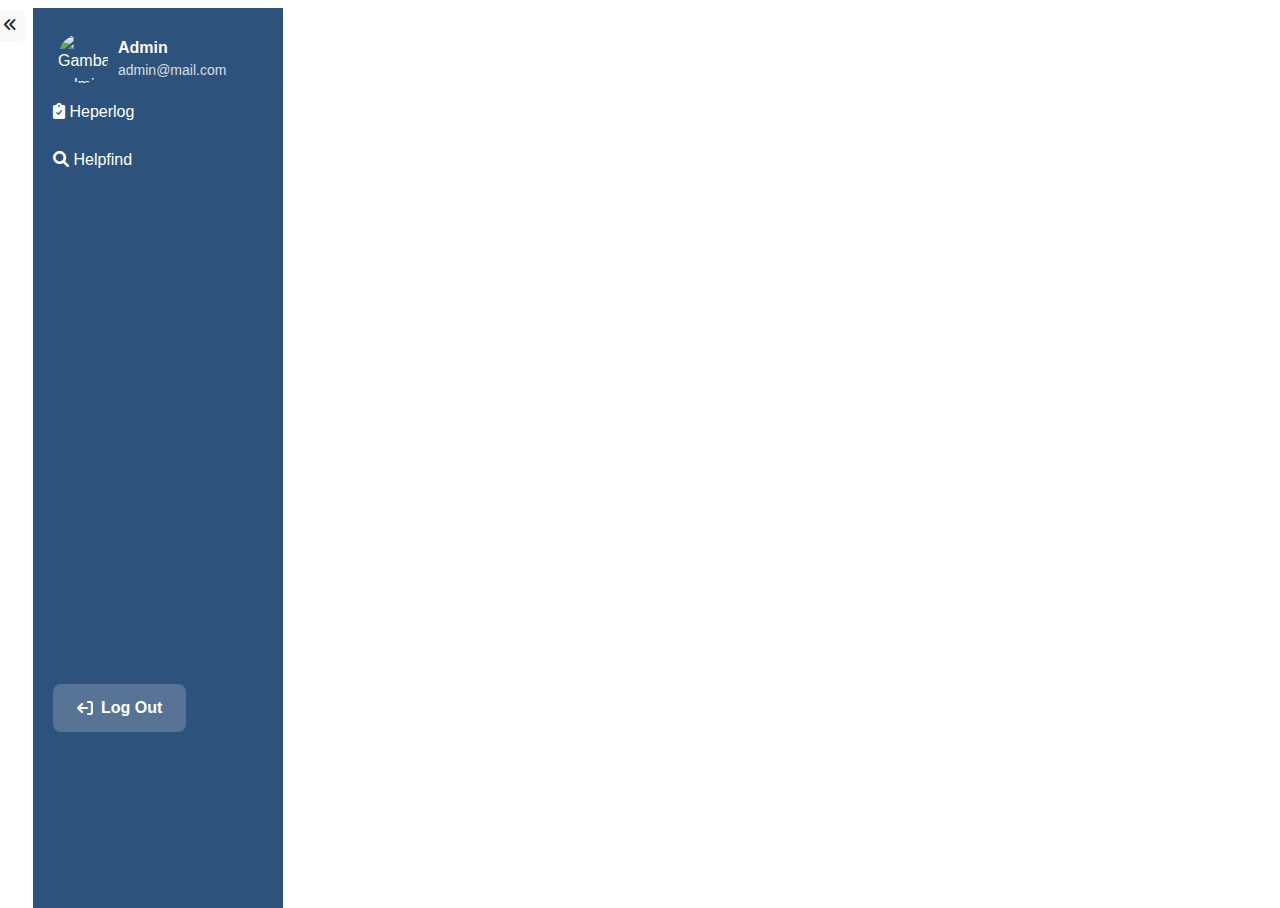
==== InClass/pertemuan4/index.html @ db69edb4 "PERTEMUAN 4" ====
<!DOCTYPE html>
<html lang="en">
    <head>
        <meta charset="UTF-8">
        <meta name="viewport" content="width=device-width, initial-scale=1.0">
        <title>Tugas Pertemuan 4</title>
        <link rel="stylesheet"
            href="https://cdnjs.cloudflare.com/ajax/libs/font-awesome/6.0.0/css/all.min.css">
        <link rel="stylesheet"
            href="https://maxcdn.bootstrapcdn.com/bootstrap/4.5.2/css/bootstrap.min.css">
        <link rel="stylesheet" href="styles.css">

    </head>
    <body>

        <div class="container-fluid">

            <div class="row">

            </main>
            <div class="row wrapper">
                <main class="col-md-9 col px-5 pt-2">
                    <button
                        class="btn btn-sm btn-light position-absolute"
                        style="top: 10px; left: 10px; z-index: 1050;"
                        data-toggle="collapse"
                        data-target="#sidebar">
                        <i class="fa fa-angle-double-left"></i>
                    </button>
                    <div class="col-md-3 col-1 pl-0 pr-0 collapse show"
                        id="sidebar">
                        <div class="list-group border-0">
                            <!--Mengatur gambar admin-->
                            <div class="admin-container">

                                <img
                                    src="https://png.pngtree.com/png-vector/20240601/ourmid/pngtree-casual-man-flat-design-avatar-profile-picture-vector-png-image_12593008.png"
                                    class="gambar-admin"
                                    alt="Gambar Admin">

                                <div class="admin-info">
                                    <p class="admin-name">Admin</p>
                                    <p class="admin-email">admin@mail.com</p>
                                </div>
                            </div>
                            <!--Menu Helplog-->
                            <!--  <i class="fas fa-clipboard-check"></i> ini font awesome-->
                            <a href="#menu1" class="list-group-item"
                                data-toggle="collapse">
                                <i class="fas fa-clipboard-check"></i> <span
                                    class="d-none d-md-inline">Heperlog</span></a>
                            <div class="collapse" id="menu1">
                                <a href="#menu1sub1" class="list-group-item"
                                    data-toggle="collapse">Subitem 1</a>
                                <div class="collapse" id="menu1sub1">
                                    <a href="#" class="list-group-item">Subitem
                                        a</a>
                                    <a href="#" class="list-group-item">Subitem
                                        b</a>
                                    <a href="#menu1sub1sub1"
                                        class="list-group-item"
                                        data-toggle="collapse">Subitem c</a>
                                    <div class="collapse" id="menu1sub1sub1">
                                        <a href="#"
                                            class="list-group-item">Subitem
                                            c.1</a>
                                        <a href="#"
                                            class="list-group-item">Subitem
                                            c.2</a>
                                    </div>
                                    <a href="#" class="list-group-item">Subitem
                                        d</a>
                                </div>
                                <a href="#" class="list-group-item">Subitem
                                    2</a>
                            </div>
                            <!--Menu Helplfind-->
                            <a href="#menu3" class="list-group-item"
                                data-toggle="collapse">
                                <i class="fas fa-search"></i>
                                <span
                                    class="d-none d-md-inline">Helpfind</span></a>
                            <div class="collapse" id="menu3">
                                <a href="#" class="list-group-item">3.1</a>
                                <a href="#menu3sub2" class="list-group-item"
                                    data-toggle="collapse">3.2</a>
                                <div class="collapse" id="menu3sub2">
                                    <a href="#" class="list-group-item">3.2
                                        a</a>
                                    <a href="#" class="list-group-item">3.2
                                        b</a>
                                </div>
                                <a href="#" class="list-group-item">3.3</a>
                            </div>
                        </div>

                        <button class="logout-btn">
                            <i class="fa-solid fa-arrow-right-from-bracket"></i>
                            Log Out
                        </button>

                    </div>

                </div>
            </div>
            <script
                src="https://code.jquery.com/jquery-3.5.1.slim.min.js"></script>
            <script
                src="https://cdn.jsdelivr.net/npm/bootstrap@4.5.2/dist/js/bootstrap.bundle.min.js"></script>
        </body>
    </html>
---- InClass/pertemuan4/styles.css ----
.wrapper {
    display: flex;
    align-items: stretch;
}

#sidebar {
    min-width: 250px;
    max-width: 250px;
    min-height: 100vh;
    background: #2d527c;
    color: white;
}

.list-group-item {
    background: transparent;
    color: white;
    border: none;
}

.list-group-item:hover {
    background: rgba(255, 255, 255, 0.1);
}

.admin-container{
    display: flex;
    align-items: center;
    background-color: #2d527c;
    padding: 5px;
    border-radius: 10px;
    width: 250px;
    color: white;
}

.gambar-admin {
    width: 50px; 
    height: 50px;
    border-radius: 50%; 
    margin-right: 10px;
    margin-top: 20px;
    margin-left: 20px;
}

.admin-info {
    display: flex;
    flex-direction: column;
    margin-top: 20px;
    
}
.admin-name {
    font-weight: bold;
    margin: 0;
}
.admin-email {
    font-size: 14px;
    margin: 0;
    opacity: 0.8; 
}

.logout-btn {
    display: flex;
    align-items: center;
    justify-content: center;
    gap: 8px;
    background-color: rgba(255, 255, 255, 0.2);
    border: none;
    color: white;
    font-size: 16px;
    font-weight: bold;
    padding: 10px 20px;
    border-radius: 8px;
    cursor: pointer;
    transition: background 0.3s;
    margin-top: 500px;
    padding: 12px 24px;
    margin-left: 20px;
}

.logout-btn i {
    transform: rotate(180deg);
}

.logout-btn:hover {
    background: rgba(255, 255, 255, 0.3);
}

.toggle-btn {
    position: absolute;
    left: 0; /* Pindah ke kiri */
    top: 50%; /* Sejajar tengah dengan gambar */
    transform: translateY(-50%);
    background-color: #2F4F79; /* Warna sama seperti sidebar */
    border: none;
    color: white;
    padding: 8px 12px;
    border-radius: 5px;
    cursor: pointer;
}
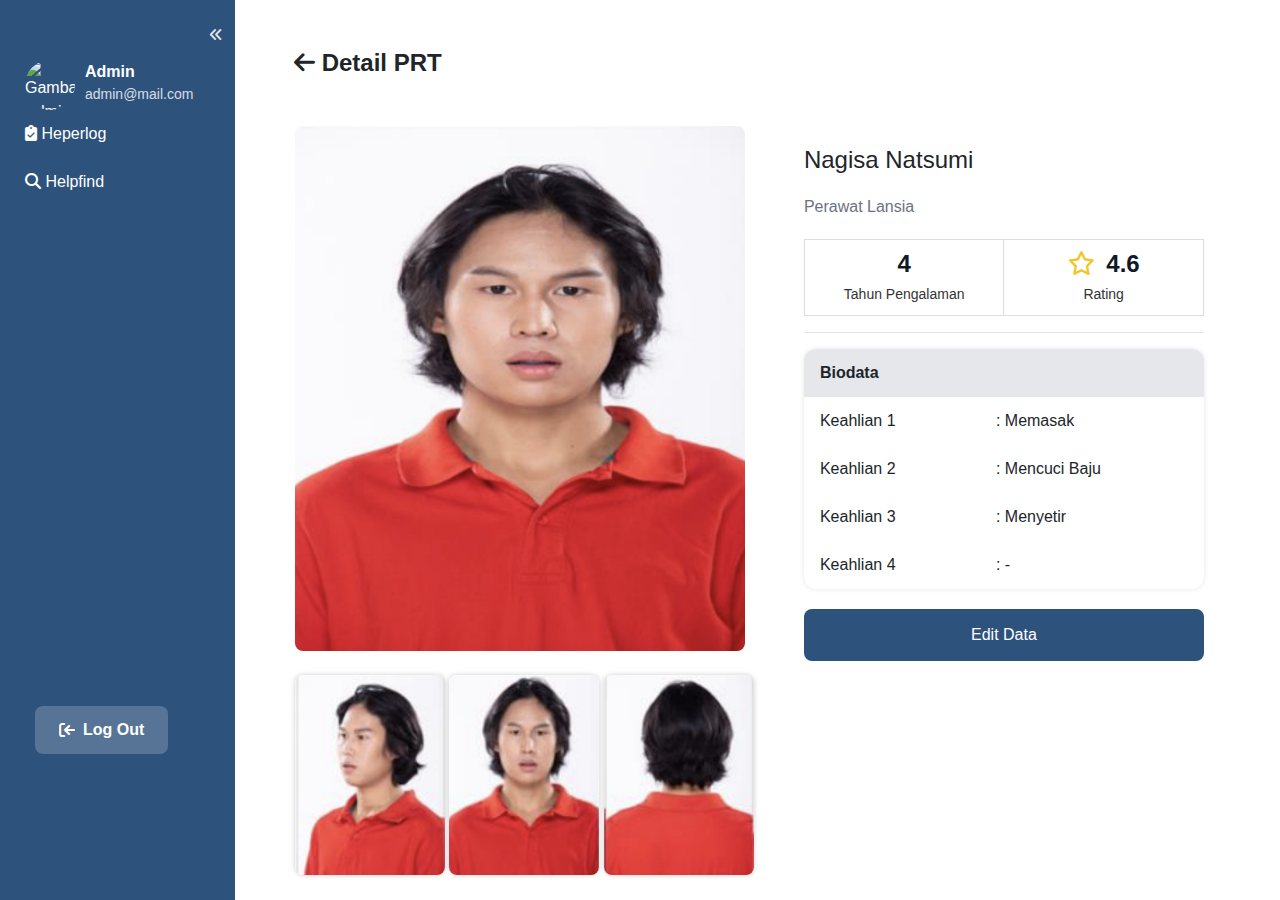
==== commit 38afb41c: "PR PERTEMUAN 4 LANJUTAN TUGAS" ====
--- a/InClass/pertemuan4/index.html
+++ b/InClass/pertemuan4/index.html
@@ -3,77 +3,77 @@
     <head>
         <meta charset="UTF-8">
         <meta name="viewport" content="width=device-width, initial-scale=1.0">
-        <title>Tugas Pertemuan 4</title>
+        <title>Tugas Pertemuan 4 Kode Soal 2</title>
+        <!--Librari font awesome -->
         <link rel="stylesheet"
-            href="https://cdnjs.cloudflare.com/ajax/libs/font-awesome/6.0.0/css/all.min.css">
+            href="https://cdnjs.cloudflare.com/ajax/libs/font-awesome/6.7.2/css/all.min.css">
+        <!--library CSS Bootstrap-->
         <link rel="stylesheet"
             href="https://maxcdn.bootstrapcdn.com/bootstrap/4.5.2/css/bootstrap.min.css">
+
         <link rel="stylesheet" href="styles.css">
 
     </head>
     <body>
 
         <div class="container-fluid">
-
-            <div class="row">
-
-            </main>
-            <div class="row wrapper">
-                <main class="col-md-9 col px-5 pt-2">
-                    <button
-                        class="btn btn-sm btn-light position-absolute"
-                        style="top: 10px; left: 10px; z-index: 1050;"
-                        data-toggle="collapse"
-                        data-target="#sidebar">
-                        <i class="fa fa-angle-double-left"></i>
-                    </button>
-                    <div class="col-md-3 col-1 pl-0 pr-0 collapse show"
+            <div class="row d-flex d-md-block flex-nowrap  wrapper ">
+
+                <!--Tombol untuk membuka tutup sidebar-->
+
+                <button
+                    class="btn btn-sm position-absolute" id="toggleBtn"
+                    type="button"
+                    style="top: 20px; left: 200px; z-index: 1050;"
+                    data-toggle="collapse"
+                    aria-expanded="true"
+                    aria-controls="sidebar"
+                    data-target="#sidebar">
+                    <i class="fa fa-angle-double-left icon-open"></i>
+
+                </button>
+
+                <div class="row wrapper">
+                    <div class="col-md-3 col-1 pl-0 pr-0 collapse show "
                         id="sidebar">
-                        <div class="list-group border-0">
-                            <!--Mengatur gambar admin-->
-                            <div class="admin-container">
-
+                        <!-- List menu sidebar dengnan menghilamgksn garis bawah-->
+                        <div
+                            class="list-group border-0 text-center text-md-left">
+                            <!-- Informasi Admin -->
+                            <div class="admin-container  d-flex">
                                 <img
                                     src="https://png.pngtree.com/png-vector/20240601/ourmid/pngtree-casual-man-flat-design-avatar-profile-picture-vector-png-image_12593008.png"
-                                    class="gambar-admin"
-                                    alt="Gambar Admin">
-
+                                    class="gambar-admin" alt="Gambar Admin">
                                 <div class="admin-info">
                                     <p class="admin-name">Admin</p>
                                     <p class="admin-email">admin@mail.com</p>
                                 </div>
                             </div>
+
                             <!--Menu Helplog-->
                             <!--  <i class="fas fa-clipboard-check"></i> ini font awesome-->
                             <a href="#menu1" class="list-group-item"
                                 data-toggle="collapse">
-                                <i class="fas fa-clipboard-check"></i> <span
+                                <i class="fa fa-clipboard-check"></i>
+                                <span
                                     class="d-none d-md-inline">Heperlog</span></a>
                             <div class="collapse" id="menu1">
                                 <a href="#menu1sub1" class="list-group-item"
-                                    data-toggle="collapse">Subitem 1</a>
-                                <div class="collapse" id="menu1sub1">
-                                    <a href="#" class="list-group-item">Subitem
-                                        a</a>
-                                    <a href="#" class="list-group-item">Subitem
-                                        b</a>
-                                    <a href="#menu1sub1sub1"
-                                        class="list-group-item"
-                                        data-toggle="collapse">Subitem c</a>
-                                    <div class="collapse" id="menu1sub1sub1">
-                                        <a href="#"
-                                            class="list-group-item">Subitem
-                                            c.1</a>
-                                        <a href="#"
-                                            class="list-group-item">Subitem
-                                            c.2</a>
-                                    </div>
-                                    <a href="#" class="list-group-item">Subitem
-                                        d</a>
-                                </div>
-                                <a href="#" class="list-group-item">Subitem
-                                    2</a>
-                            </div>
+                                    data-toggle="collapse">Tanggal: 23 Maret
+                                    2025<br>
+                                    Aktivitas: Mengantar anak ke sekolah dan
+                                    menyapu halaman<br>
+                                    Durasi: 3 jam<br>
+                                    Status: Selesai</a>
+
+                                <a href="#" class="list-group-item">Tanggal: 24
+                                    Maret 2025<br>
+                                    Aktivitas: Memasak sarapan dan membersihkan
+                                    dapur<br>
+                                    Durasi: 2 jam<br>
+                                    Status: Selesai</a>
+                            </div>
+
                             <!--Menu Helplfind-->
                             <a href="#menu3" class="list-group-item"
                                 data-toggle="collapse">
@@ -81,31 +81,124 @@
                                 <span
                                     class="d-none d-md-inline">Helpfind</span></a>
                             <div class="collapse" id="menu3">
-                                <a href="#" class="list-group-item">3.1</a>
-                                <a href="#menu3sub2" class="list-group-item"
-                                    data-toggle="collapse">3.2</a>
-                                <div class="collapse" id="menu3sub2">
-                                    <a href="#" class="list-group-item">3.2
-                                        a</a>
-                                    <a href="#" class="list-group-item">3.2
-                                        b</a>
-                                </div>
-                                <a href="#" class="list-group-item">3.3</a>
-                            </div>
+                                <a href="#" class="list-group-item">Nama:
+                                    Siti
+                                    Aisyah <br> Keahlian: Merawat lansia <br>
+                                    Lokasi:
+                                    Surabaya <br>
+                                    Rating: 5.0</a>
+
+                                <a href="#" class="list-group-item">Nama:
+                                    Siti
+                                    Nur <br> Keahlian: Cuci baju<br>
+                                    Lokasi:
+                                    Surabaya <br>
+                                    Rating: 4.0</a>
+                            </div>
+
                         </div>
-
+                        <!-- Tombol untuk logout -->
                         <button class="logout-btn">
-                            <i class="fa-solid fa-arrow-right-from-bracket"></i>
+                            <i class="fa-solid fa-arrow-right-to-bracket"></i>
                             Log Out
                         </button>
-
                     </div>
 
+                    <div class="main-content">
+                        <!-- Icon sidebar buat yang tanda panah  -->
+                        <!--Tombol Detail prt -->
+                        <div class="detail-prt">
+                            <button id="toggleBtn1" aria-expanded="true"
+                                class="btn btn-sm"
+                                type="button"
+                                style="top: 20px; left: 300px; z-index: 1050;"
+                                data-toggle="collapse"
+                                aria-expanded="true"
+                                aria-controls="sidebar"
+                                data-target="#sidebar">
+                                <!-- Icon saat sidebar terbuka -->
+                                <i class="fa-solid fa-arrow-left me-2">
+                                </i>
+                                <span style="font-weight: bold;">Detail
+                                    PRT</span>
+
+                            </button>
+
+                        </div>
+
+                        <div class="main-content1">
+                            <!-- Bagian gambar profil -->
+                            <div class="image-section">
+                                <img
+                                    src="img1.png"
+                                    alt="Cute.img" width="450px">
+                                <br>
+                                <br>
+                                <div class="image-sc">
+
+                                    <img
+                                        src="img2.png"
+                                        alt="cute.jpg" width="100">
+                                    <img
+                                        src="img3.png"
+                                        alt="cute.jpg" width="100">
+                                    <img
+                                        src="img4.png"
+                                        alt="cute.jpg" width="100">
+                                </div>
+                            </div>
+
+                            <div class="profile-card">
+                                <h2>Nagisa Natsumi</h2>
+                                <p class="job-title">Perawat Lansia</p>
+
+                                <!-- Info tabelnya -->
+                                <table class="info-table">
+                                    <tr>
+                                        <td>
+                                            <h3>4</h3>
+                                            <p>Tahun Pengalaman</p>
+                                        </td>
+                                        <td>
+                                            <h3><i class="far fa-star"></i>
+                                                4.6</h3>
+                                            <p> Rating </p>
+                                        </td>
+                                    </tr>
+                                </table>
+                                <hr>
+
+                                <!-- Bagian biodata -->
+                                <div class="biodata-section">
+                                    <table class="biodata-table">
+                                        <tr class="biodata-header-row">
+                                            <td colspan="2"
+                                                class="biodata-header">Biodata</td>
+                                        </tr>
+                                        <tr><td>Keahlian 1</td><td>:
+                                                Memasak</td></tr>
+                                        <tr><td>Keahlian 2</td><td>: Mencuci
+                                                Baju</td></tr>
+                                        <tr><td>Keahlian 3</td><td>:
+                                                Menyetir</td></tr>
+                                        <tr><td>Keahlian 4</td><td>: -</td></tr>
+                                    </table>
+                                </div>
+
+                                <button class="edit-button">Edit Data</button>
+
+                            </div>
+
+                        </div>
+
+                    </div>
                 </div>
+
             </div>
+
             <script
                 src="https://code.jquery.com/jquery-3.5.1.slim.min.js"></script>
             <script
                 src="https://cdn.jsdelivr.net/npm/bootstrap@4.5.2/dist/js/bootstrap.bundle.min.js"></script>
         </body>
-    </html>
+    </html>--- a/InClass/pertemuan4/styles.css
+++ b/InClass/pertemuan4/styles.css
@@ -1,7 +1,3 @@
-.wrapper {
-    display: flex;
-    align-items: stretch;
-}
 
 #sidebar {
     min-width: 250px;
@@ -9,28 +5,64 @@
     min-height: 100vh;
     background: #2d527c;
     color: white;
-}
-
-.list-group-item {
-    background: transparent;
-    color: white;
-    border: none;
-}
-
-.list-group-item:hover {
-    background: rgba(255, 255, 255, 0.1);
-}
-
-.admin-container{
-    display: flex;
-    align-items: center;
-    background-color: #2d527c;
-    padding: 5px;
-    border-radius: 10px;
-    width: 250px;
-    color: white;
-}
-
+    width: 250px; /* Lebar saat terbuka */
+    transition: width 0.3s ease; /* Efek transisi */
+   
+}
+
+
+#sidebar .list-group {
+  margin-top: 40px;
+  margin-left: 20px;
+
+}
+
+
+#sidebar .list-group-item {
+  border-radius: 0;
+  background: transparent;
+  color: white;
+  border-left: 0;
+  border-right: 0;
+  border: none;
+  white-space: nowrap;
+}
+
+#sidebar .list-group-item:hover {
+  background: rgba(255, 255, 255, 0.1);
+  text-decoration: none;
+}
+
+
+/*Main Content*/
+.main-content {
+  flex: 1; /* Mengisi ruang yang tersedia, ini misal klw di buka bisa muncul */
+  padding: 20px; /* Padding untuk konten */
+}
+
+.main-content1{
+  display: flex;
+  align-items: flex-start;
+  flex-wrap: wrap;
+  margin-top: 40px;
+  margin-left: 40px;
+  
+  
+}
+
+.main-content1 img{
+  border-radius: 8px;
+}
+
+
+/* CSS untuk tombol Detail PRT */
+.detail-prt {
+    margin-bottom: 20px; /* Jarak dari atas */
+    margin-top: 20px;
+    margin-left: 30px;
+}
+
+/*Isi sidebar */
 .gambar-admin {
     width: 50px; 
     height: 50px;
@@ -56,42 +88,188 @@
     opacity: 0.8; 
 }
 
+
+
+
+/* Tombol -Tombol */
+.row wrapper {
+  position: absolute;
+  background-color: #2F4F79; 
+  color: #2F4F79;
+}
+
+
+#toggleBtn[aria-expanded="false"] {
+    display: none; /* disembunyikan saat sidebar ditutup */
+     
+}
+
+#toggleBtn{
+    color: rgba(255, 255, 255, 0.869); 
+}
+
+#toggleBtn1{
+    font-size: 24px;
+
+}
+
+
+
+.logout-btn:hover {
+  background: rgba(255, 255, 255, 0.3);
+}
+
 .logout-btn {
-    display: flex;
-    align-items: center;
-    justify-content: center;
-    gap: 8px;
-    background-color: rgba(255, 255, 255, 0.2);
-    border: none;
-    color: white;
+  display: flex;
+  
+/*nentuin yg di dalam icon*/
+  align-items: center; 
+  justify-content: center;
+  gap: 8px;
+
+  background-color: rgba(255, 255, 255, 0.2);
+  border: none;
+  color: white;
+  font-size: 16px;
+  font-weight: bold;
+  padding: 10px 20px;
+  border-radius: 8px;
+  cursor: pointer;
+  margin-top: 500px;
+  padding: 12px 24px;
+  margin-left: 50px;
+  
+}
+
+.logout-btn i {
+  transform: rotate(180deg);
+  
+}
+
+.edit-button {
+  width: 100%;
+  padding: 14px;
+  background-color: #2d527c;
+  color: white;
+  border: none;
+  border-radius: 8px;
+  font-size: 16px;
+  cursor: pointer;
+  margin-top: 20px;
+}
+
+.edit-button:hover {
+  background-color: #2563eb;
+}
+
+/*tentang image*/
+
+.img1 img{
+  border-radius: 8px;
+
+}
+
+
+
+.image-sc img{
+   width: 150px;      /* Atur lebar tetap */
+      height: 200px;     /* Atur tinggi tetap */
+      object-fit: cover; /* Biar gambar tidak gepeng tapi tetap ter-crop rapi */
+      border-radius: 8px; /*sudut gambar melengkung */
+      box-shadow: 0 0 5px rgba(0,0,0,0.2); /* bayangan */
+
+}
+
+
+.profile-card{
+  margin-top: 20px;
+    margin-left: 50px;
+}
+ 
+.profile-card h2 {
+    margin-bottom: 20px;
+    font-size: 24px;
+}
+  
+.job-title {
+    color: #6b7280;
+    margin-bottom: 20px;
+  }
+  
+
+
+  .info-table h3 {
+    margin: 0;
+    font-size: 24px;
+    font-weight: bold;
+  }
+  
+  .info-table p {
+    margin: 5px 0 0;
+    font-size: 14px;
+    color: #333;
+  }
+  
+  
+  .info-table td {
+    padding: 15px;
+    border-left: 5px solid #e5e7eb;
+  }
+  
+
+  
+  .info-table h3 {
+    margin: 0;
+    font-size: 24px;
+    color: #111827;
+  }
+  
+  .info-table i {
+    color: #efc727;
+    margin-right: 5px;
+    
+  }
+
+  .info-table {
+    width: 400px;
+    border-collapse: collapse; /*Menggabungkan garis batas (border) antara sel-sel tabel yang bersebelahan, sehingga hanya satu garis yang terlihat, bukan dua. */
+    text-align: center;
+    margin-top: 1rem;
+  }
+  
+  .info-table td {
+    border: 1px solid #ddd; /* ini garis luar antar kolom dan baris */
+    padding: 10px;
+    width: 50%;
+  }
+  
+
+  
+  .biodata-table {
+    width: 100%;
+    border-collapse: collapse;
+    border-radius: 12px;
+    overflow: hidden;
+    box-shadow: 0 0 5px rgba(0,0,0,0.1);
+  }
+  
+  
+
+  .biodata-header {
+    background-color: #e5e7eb; /* warna abu-abu */
+    font-weight: bold;
+    font-size: 50px;
+    padding: 12px 16px;
+  }
+  
+  .biodata-table td {
+    padding: 12px 16px;
     font-size: 16px;
-    font-weight: bold;
-    padding: 10px 20px;
-    border-radius: 8px;
-    cursor: pointer;
-    transition: background 0.3s;
-    margin-top: 500px;
-    padding: 12px 24px;
-    margin-left: 20px;
-}
-
-.logout-btn i {
-    transform: rotate(180deg);
-}
-
-.logout-btn:hover {
-    background: rgba(255, 255, 255, 0.3);
-}
-
-.toggle-btn {
-    position: absolute;
-    left: 0; /* Pindah ke kiri */
-    top: 50%; /* Sejajar tengah dengan gambar */
-    transform: translateY(-50%);
-    background-color: #2F4F79; /* Warna sama seperti sidebar */
-    border: none;
-    color: white;
-    padding: 8px 12px;
-    border-radius: 5px;
-    cursor: pointer;
-}+  }
+  
+  
+
+  
+  
+
+
